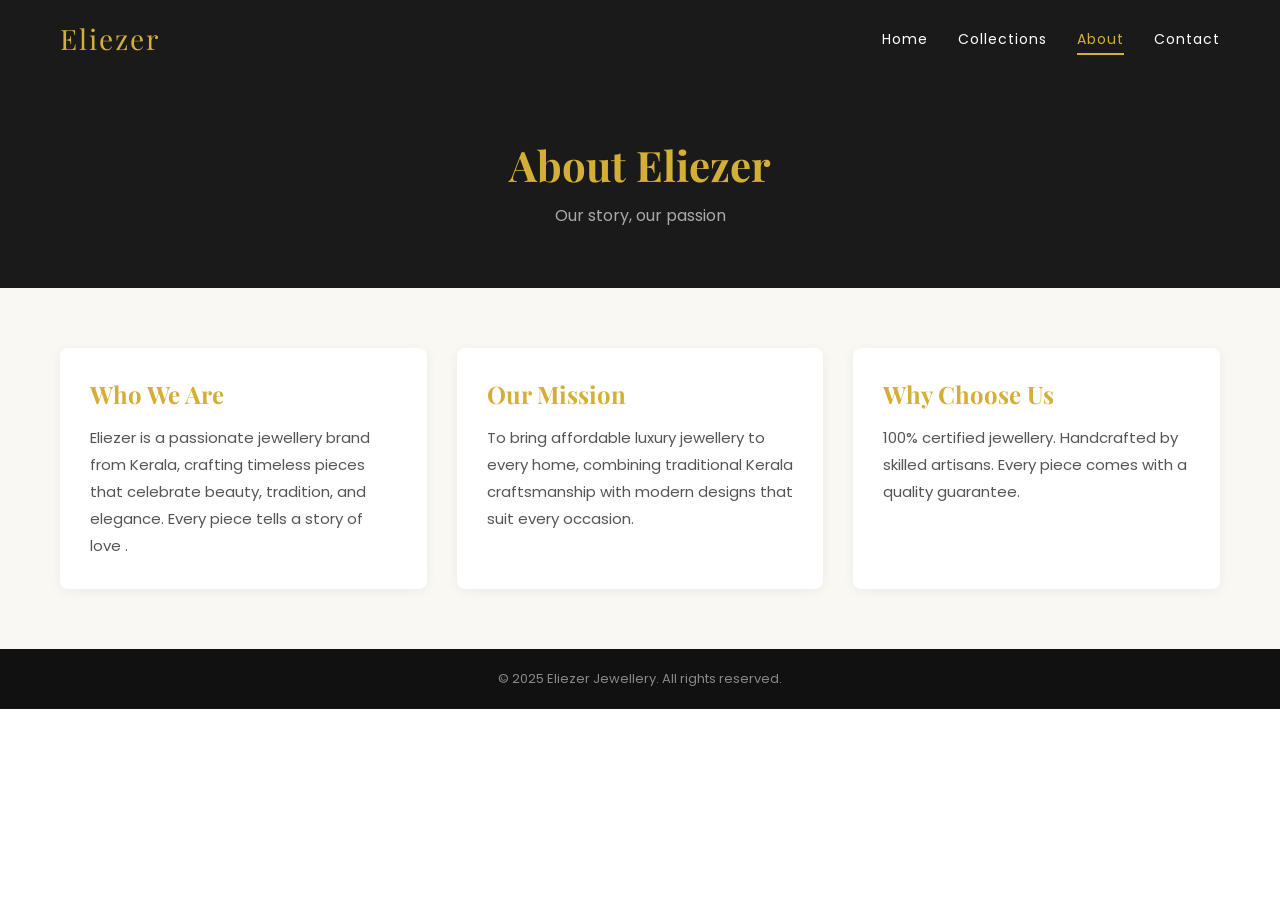
==== about.html @ 2020980e "added all pages - home, collections, about, contact" ====
<!DOCTYPE html>
<html lang="en">
<head>
  <meta charset="UTF-8"/>
  <meta name="viewport" content="width=device-width, initial-scale=1.0"/>
  <title>Eliezer - About Us</title>
  <link rel="stylesheet" href="style.css"/>
  <link href="https://fonts.googleapis.com/css2?family=Playfair+Display:wght@400;700&family=Poppins:wght@300;400;500&display=swap" rel="stylesheet"/>
</head>
<body>

  <nav class="navbar">
    <div class="logo">Eliezer</div>
    <ul class="nav-links">
      <li><a href="index.html">Home</a></li>
      <li><a href="collections.html">Collections</a></li>
      <li><a href="about.html" class="active">About</a></li>
      <li><a href="contact.html">Contact</a></li>
    </ul>
  </nav>

  <section class="page-header">
    <h1>About Eliezer</h1>
    <p>Our story, our passion</p>
  </section>

  <section class="about-content">
    <div class="about-box">
      <h2>Who We Are</h2>
      <p>Eliezer is a passionate jewellery brand from Kerala, crafting timeless pieces that celebrate beauty, tradition, and elegance. Every piece tells a story of love .</p>
    </div>
    <div class="about-box">
      <h2>Our Mission</h2>
      <p>To bring affordable luxury jewellery to every home, combining traditional Kerala craftsmanship with modern designs that suit every occasion.</p>
    </div>
    <div class="about-box">
      <h2>Why Choose Us</h2>
      <p>100% certified jewellery. Handcrafted by skilled artisans. Every piece comes with a quality guarantee.</p>
    </div>
  </section>

  <footer>
    <p>© 2025 Eliezer Jewellery. All rights reserved.</p>
  </footer>

</body>
</html>
---- style.css ----
* {
  margin: 0;
  padding: 0;
  box-sizing: border-box;
}

body {
  font-family: 'Poppins', sans-serif;
  color: #333;
}

/* Navbar */
.navbar {
  display: flex;
  justify-content: space-between;
  align-items: center;
  padding: 20px 60px;
  background-color: #1a1a1a;
  position: sticky;
  top: 0;
  z-index: 100;
}

.logo {
  font-family: 'Playfair Display', serif;
  font-size: 28px;
  color: #d4af37;
  letter-spacing: 2px;
}

.nav-links {
  list-style: none;
  display: flex;
  gap: 30px;
}

.nav-links a {
  color: #fff;
  text-decoration: none;
  font-size: 14px;
  letter-spacing: 1px;
  transition: color 0.3s;
}

.nav-links a:hover,
.nav-links a.active {
  color: #d4af37;
  border-bottom: 2px solid #d4af37;
  padding-bottom: 4px;
}

/* Hero */
.hero {
  height: 100vh;
  background: linear-gradient(rgba(0,0,0,0.55), rgba(0,0,0,0.55)),
              url('hero.jpg') center/cover no-repeat;
  background-color: #2a1a0a;
  display: flex;
  align-items: center;
  justify-content: center;
  text-align: center;
  color: white;
}

.hero h1 {
  font-family: 'Playfair Display', serif;
  font-size: 56px;
  margin-bottom: 16px;
}

.hero p {
  font-size: 18px;
  margin-bottom: 30px;
  font-weight: 300;
}

.btn {
  background-color: #d4af37;
  color: #1a1a1a;
  padding: 14px 36px;
  text-decoration: none;
  font-weight: 500;
  letter-spacing: 1px;
  border-radius: 2px;
  transition: background 0.3s;
}

.btn:hover {
  background-color: #b8972e;
}

/* Features */
.features {
  display: grid;
  grid-template-columns: repeat(3, 1fr);
  gap: 0;
  background: #1a1a1a;
}

.feature-card {
  padding: 40px;
  text-align: center;
  color: white;
  border-right: 1px solid #333;
}

.feature-card h3 {
  font-family: 'Playfair Display', serif;
  color: #d4af37;
  font-size: 20px;
  margin-bottom: 10px;
}

.feature-card p {
  font-size: 14px;
  color: #aaa;
}

/* Page Header */
.page-header {
  background: #1a1a1a;
  color: white;
  text-align: center;
  padding: 60px 20px;
}

.page-header h1 {
  font-family: 'Playfair Display', serif;
  font-size: 42px;
  color: #d4af37;
  margin-bottom: 10px;
}

.page-header p {
  color: #aaa;
  font-size: 16px;
}

/* Filter Buttons */
.filter-buttons {
  display: flex;
  justify-content: center;
  gap: 16px;
  margin-bottom: 40px;
}

.filter-btn {
  padding: 10px 24px;
  border: 2px solid #d4af37;
  background: transparent;
  color: #d4af37;
  cursor: pointer;
  border-radius: 2px;
  font-family: 'Poppins', sans-serif;
  transition: all 0.3s;
}

.filter-btn:hover,
.filter-btn.active {
  background: #d4af37;
  color: #1a1a1a;
}

/* Products */
.products {
  padding: 60px;
  background: #faf8f3;
}

.product-grid {
  display: grid;
  grid-template-columns: repeat(3, 1fr);
  gap: 30px;
}

.card {
  background: white;
  padding: 20px;
  border-radius: 8px;
  box-shadow: 0 2px 12px rgba(0,0,0,0.08);
  transition: transform 0.3s;
  text-align: center;
}

.card:hover {
  transform: translateY(-6px);
}

.card-img {
  width: 100%;
  height: 200px;
  background-color: #e8e0d0;
  border-radius: 4px;
  margin-bottom: 16px;
}

.card h3 {
  font-family: 'Playfair Display', serif;
  font-size: 18px;
  margin-bottom: 8px;
}

.price {
  color: #d4af37;
  font-weight: 500;
  margin-bottom: 12px;
}

.card button {
  background: #1a1a1a;
  color: white;
  border: none;
  padding: 10px 24px;
  cursor: pointer;
  border-radius: 2px;
  transition: background 0.3s;
  font-family: 'Poppins', sans-serif;
}

.card button:hover {
  background: #d4af37;
  color: #1a1a1a;
}

/* About */
.about-content {
  display: grid;
  grid-template-columns: repeat(3, 1fr);
  gap: 30px;
  padding: 60px;
  background: #faf8f3;
}

.about-box {
  background: white;
  padding: 30px;
  border-radius: 8px;
  box-shadow: 0 2px 12px rgba(0,0,0,0.06);
}

.about-box h2 {
  font-family: 'Playfair Display', serif;
  color: #d4af37;
  margin-bottom: 14px;
}

.about-box p {
  color: #555;
  line-height: 1.8;
  font-size: 15px;
}

/* Contact */
.contact-content {
  display: grid;
  grid-template-columns: 1fr 2fr;
  gap: 40px;
  padding: 60px;
  background: #faf8f3;
}

.contact-info h3 {
  font-family: 'Playfair Display', serif;
  font-size: 22px;
  color: #1a1a1a;
  margin-bottom: 20px;
}

.contact-info p {
  margin-bottom: 12px;
  color: #555;
  font-size: 15px;
}

.contact-form {
  display: flex;
  flex-direction: column;
  gap: 16px;
}

.contact-form input,
.contact-form textarea {
  padding: 14px;
  border: 1px solid #ddd;
  border-radius: 4px;
  font-family: 'Poppins', sans-serif;
  font-size: 14px;
  outline: none;
  transition: border 0.3s;
}

.contact-form input:focus,
.contact-form textarea:focus {
  border-color: #d4af37;
}

.contact-form textarea {
  height: 120px;
  resize: none;
}

.contact-form button {
  background: #1a1a1a;
  color: white;
  padding: 14px;
  border: none;
  font-weight: 500;
  cursor: pointer;
  border-radius: 4px;
  font-family: 'Poppins', sans-serif;
  transition: background 0.3s;
}

.contact-form button:hover {
  background: #d4af37;
  color: #1a1a1a;
}

/* Cart Popup */
.cart-popup {
  position: fixed;
  bottom: 30px;
  right: 30px;
  background: #1a1a1a;
  color: #d4af37;
  padding: 14px 24px;
  border-radius: 6px;
  font-size: 14px;
  opacity: 0;
  transition: opacity 0.4s;
  pointer-events: none;
}

.cart-popup.show {
  opacity: 1;
}

/* Footer */
footer {
  background: #111;
  color: #888;
  text-align: center;
  padding: 20px;
  font-size: 13px;
}
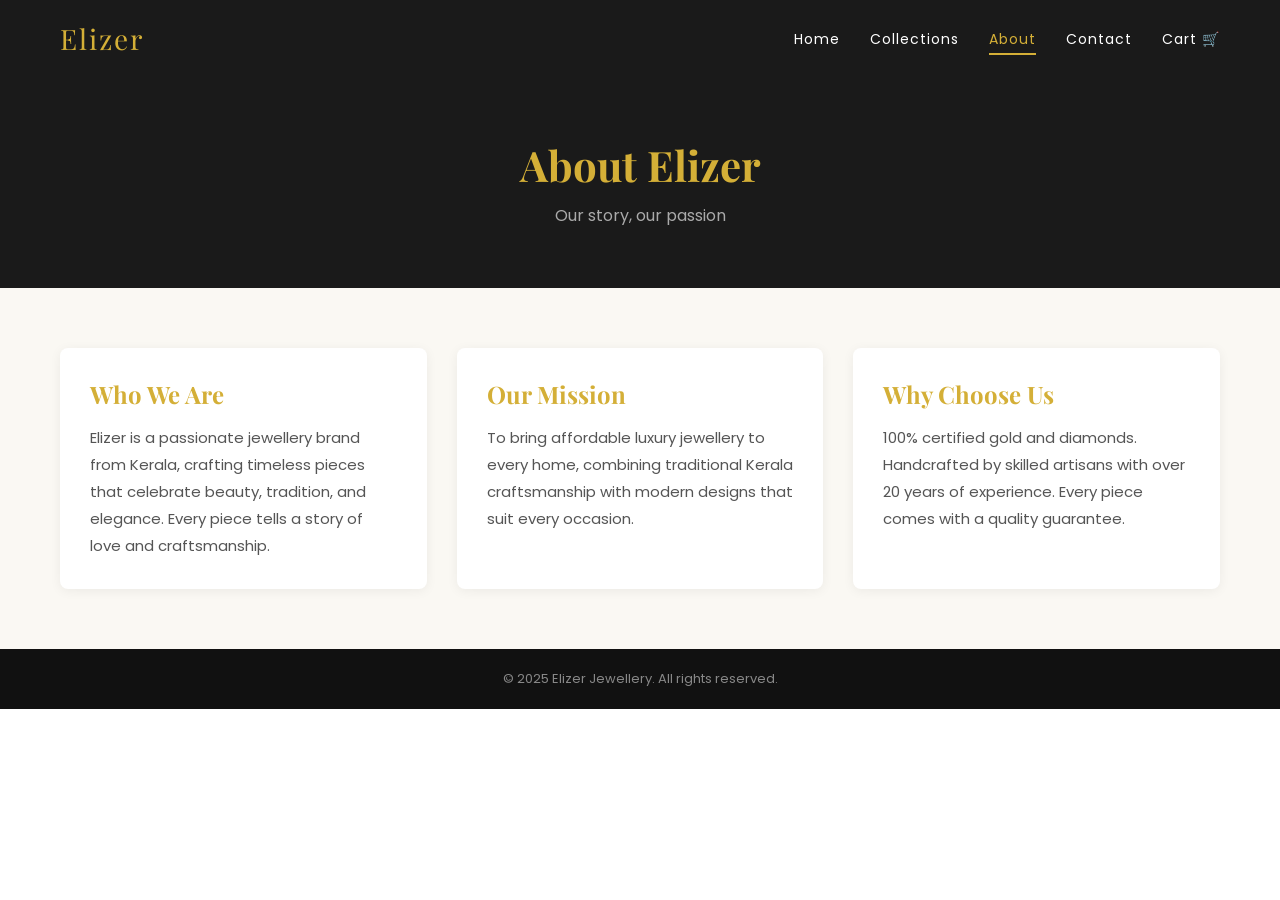
==== commit 12f028ef: "added cart page and updated all pages" ====
--- a/about.html
+++ b/about.html
@@ -3,31 +3,32 @@
 <head>
   <meta charset="UTF-8"/>
   <meta name="viewport" content="width=device-width, initial-scale=1.0"/>
-  <title>Eliezer - About Us</title>
+  <title>Elizer - About Us</title>
   <link rel="stylesheet" href="style.css"/>
   <link href="https://fonts.googleapis.com/css2?family=Playfair+Display:wght@400;700&family=Poppins:wght@300;400;500&display=swap" rel="stylesheet"/>
 </head>
 <body>
 
   <nav class="navbar">
-    <div class="logo">Eliezer</div>
+    <div class="logo">Elizer</div>
     <ul class="nav-links">
       <li><a href="index.html">Home</a></li>
       <li><a href="collections.html">Collections</a></li>
       <li><a href="about.html" class="active">About</a></li>
       <li><a href="contact.html">Contact</a></li>
+      <li><a href="cart.html">Cart 🛒</a></li>
     </ul>
   </nav>
 
   <section class="page-header">
-    <h1>About Eliezer</h1>
+    <h1>About Elizer</h1>
     <p>Our story, our passion</p>
   </section>
 
   <section class="about-content">
     <div class="about-box">
       <h2>Who We Are</h2>
-      <p>Eliezer is a passionate jewellery brand from Kerala, crafting timeless pieces that celebrate beauty, tradition, and elegance. Every piece tells a story of love .</p>
+      <p>Elizer is a passionate jewellery brand from Kerala, crafting timeless pieces that celebrate beauty, tradition, and elegance. Every piece tells a story of love and craftsmanship.</p>
     </div>
     <div class="about-box">
       <h2>Our Mission</h2>
@@ -35,12 +36,12 @@
     </div>
     <div class="about-box">
       <h2>Why Choose Us</h2>
-      <p>100% certified jewellery. Handcrafted by skilled artisans. Every piece comes with a quality guarantee.</p>
+      <p>100% certified gold and diamonds. Handcrafted by skilled artisans with over 20 years of experience. Every piece comes with a quality guarantee.</p>
     </div>
   </section>
 
   <footer>
-    <p>© 2025 Eliezer Jewellery. All rights reserved.</p>
+    <p>© 2025 Elizer Jewellery. All rights reserved.</p>
   </footer>
 
 </body>
--- a/style.css
+++ b/style.css
@@ -60,6 +60,7 @@
   justify-content: center;
   text-align: center;
   color: white;
+  padding: 20px;
 }
 
 .hero h1 {
@@ -142,6 +143,7 @@
   justify-content: center;
   gap: 16px;
   margin-bottom: 40px;
+  flex-wrap: wrap;
 }
 
 .filter-btn {
@@ -335,6 +337,185 @@
   opacity: 1;
 }
 
+/* Cart Page */
+.cart-section {
+  display: grid;
+  grid-template-columns: 2fr 1fr;
+  gap: 30px;
+  padding: 60px;
+  background: #faf8f3;
+}
+
+.cart-items {
+  display: flex;
+  flex-direction: column;
+  gap: 20px;
+}
+
+.cart-item {
+  display: flex;
+  gap: 20px;
+  background: white;
+  padding: 20px;
+  border-radius: 8px;
+  box-shadow: 0 2px 12px rgba(0,0,0,0.06);
+  align-items: center;
+}
+
+.cart-item-img {
+  width: 100px;
+  height: 100px;
+  background: #e8e0d0;
+  border-radius: 4px;
+  flex-shrink: 0;
+}
+
+.cart-item-details {
+  flex: 1;
+}
+
+.cart-item-details h3 {
+  font-family: 'Playfair Display', serif;
+  margin-bottom: 8px;
+}
+
+.quantity-controls {
+  display: flex;
+  align-items: center;
+  gap: 12px;
+  margin-top: 10px;
+}
+
+.quantity-controls button {
+  background: #1a1a1a;
+  color: white;
+  border: none;
+  width: 28px;
+  height: 28px;
+  border-radius: 50%;
+  cursor: pointer;
+  font-size: 16px;
+}
+
+.cart-item-total {
+  text-align: right;
+}
+
+.cart-item-total p {
+  font-weight: 500;
+  color: #d4af37;
+  margin-bottom: 10px;
+  font-size: 16px;
+}
+
+.remove-btn {
+  background: none;
+  border: 1px solid #ff4444;
+  color: #ff4444;
+  padding: 6px 12px;
+  cursor: pointer;
+  border-radius: 4px;
+  font-family: 'Poppins', sans-serif;
+  transition: all 0.3s;
+}
+
+.remove-btn:hover {
+  background: #ff4444;
+  color: white;
+}
+
+.cart-summary {
+  background: white;
+  padding: 30px;
+  border-radius: 8px;
+  box-shadow: 0 2px 12px rgba(0,0,0,0.06);
+  height: fit-content;
+  position: sticky;
+  top: 100px;
+}
+
+.cart-summary h3 {
+  font-family: 'Playfair Display', serif;
+  font-size: 22px;
+  margin-bottom: 20px;
+  color: #1a1a1a;
+}
+
+.summary-row {
+  display: flex;
+  justify-content: space-between;
+  margin-bottom: 14px;
+  font-size: 15px;
+  color: #555;
+}
+
+.summary-row.total {
+  font-weight: 600;
+  font-size: 18px;
+  color: #1a1a1a;
+  border-top: 1px solid #eee;
+  padding-top: 14px;
+  margin-top: 14px;
+}
+
+.checkout-btn {
+  width: 100%;
+  background: #d4af37;
+  color: #1a1a1a;
+  border: none;
+  padding: 14px;
+  font-weight: 500;
+  cursor: pointer;
+  border-radius: 4px;
+  font-family: 'Poppins', sans-serif;
+  font-size: 15px;
+  margin-bottom: 10px;
+  transition: background 0.3s;
+}
+
+.checkout-btn:hover {
+  background: #b8972e;
+}
+
+.clear-btn {
+  width: 100%;
+  background: none;
+  border: 1px solid #ddd;
+  color: #555;
+  padding: 12px;
+  cursor: pointer;
+  border-radius: 4px;
+  font-family: 'Poppins', sans-serif;
+  transition: all 0.3s;
+}
+
+.clear-btn:hover {
+  border-color: #ff4444;
+  color: #ff4444;
+}
+
+.empty-cart {
+  text-align: center;
+  font-size: 16px;
+  color: #555;
+  padding: 60px;
+}
+
+.empty-cart a {
+  color: #d4af37;
+  text-decoration: none;
+  font-weight: 500;
+}
+
+.cart-count {
+  background: #d4af37;
+  color: #1a1a1a;
+  border-radius: 50%;
+  padding: 2px 7px;
+  font-size: 12px;
+  font-weight: 600;
+}
+
 /* Footer */
 footer {
   background: #111;
@@ -342,4 +523,143 @@
   text-align: center;
   padding: 20px;
   font-size: 13px;
+}
+
+/* ===== MOBILE RESPONSIVE ===== */
+@media (max-width: 768px) {
+  .navbar {
+    padding: 16px 20px;
+    flex-direction: column;
+    gap: 16px;
+  }
+
+  .nav-links {
+    gap: 16px;
+    flex-wrap: wrap;
+    justify-content: center;
+  }
+
+  .hero h1 {
+    font-size: 36px;
+  }
+
+  .hero p {
+    font-size: 15px;
+  }
+
+  .features {
+    grid-template-columns: 1fr;
+  }
+
+  .feature-card {
+    border-right: none;
+    border-bottom: 1px solid #333;
+  }
+
+  .products {
+    padding: 40px 20px;
+  }
+
+  .product-grid {
+    grid-template-columns: repeat(2, 1fr);
+    gap: 16px;
+  }
+
+  .about-content {
+    grid-template-columns: 1fr;
+    padding: 40px 20px;
+  }
+
+  .contact-content {
+    grid-template-columns: 1fr;
+    padding: 40px 20px;
+  }
+
+  .filter-buttons {
+    flex-wrap: wrap;
+    gap: 10px;
+  }
+
+  .page-header h1 {
+    font-size: 30px;
+  }
+
+  .cart-section {
+    grid-template-columns: 1fr;
+    padding: 30px 20px;
+  }
+
+  .cart-item {
+    flex-direction: column;
+    text-align: center;
+  }
+
+  .cart-item-total {
+    text-align: center;
+  }
+}
+
+@media (max-width: 480px) {
+  .navbar {
+    padding: 14px 16px;
+  }
+
+  .logo {
+    font-size: 22px;
+  }
+
+  .nav-links {
+    gap: 12px;
+  }
+
+  .nav-links a {
+    font-size: 13px;
+  }
+
+  .hero h1 {
+    font-size: 28px;
+  }
+
+  .hero p {
+    font-size: 14px;
+  }
+
+  .btn {
+    padding: 12px 28px;
+    font-size: 14px;
+  }
+
+  .product-grid {
+    grid-template-columns: 1fr;
+  }
+
+  .card {
+    padding: 16px;
+  }
+
+  .card-img {
+    height: 160px;
+  }
+
+  .about-box {
+    padding: 20px;
+  }
+
+  .contact-content {
+    padding: 30px 16px;
+  }
+
+  .contact-form input,
+  .contact-form textarea {
+    padding: 12px;
+    font-size: 14px;
+  }
+
+  .page-header {
+    padding: 40px 16px;
+  }
+
+  .page-header h1 {
+    font-size: 26px;
+  }
 }
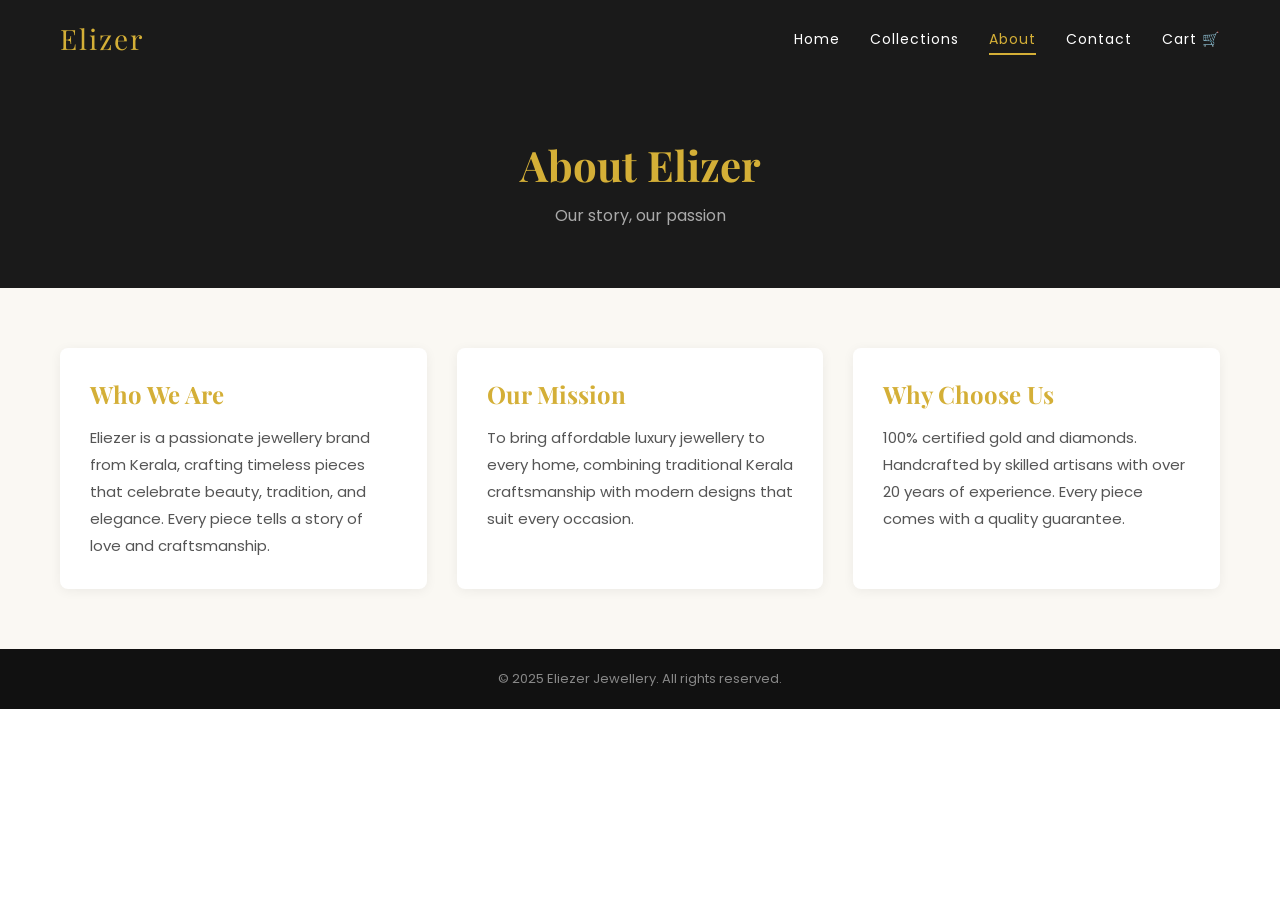
==== commit 9da71073: "updated all pages" ====
--- a/about.html
+++ b/about.html
@@ -28,7 +28,7 @@
   <section class="about-content">
     <div class="about-box">
       <h2>Who We Are</h2>
-      <p>Elizer is a passionate jewellery brand from Kerala, crafting timeless pieces that celebrate beauty, tradition, and elegance. Every piece tells a story of love and craftsmanship.</p>
+      <p>Eliezer is a passionate jewellery brand from Kerala, crafting timeless pieces that celebrate beauty, tradition, and elegance. Every piece tells a story of love and craftsmanship.</p>
     </div>
     <div class="about-box">
       <h2>Our Mission</h2>
@@ -41,7 +41,7 @@
   </section>
 
   <footer>
-    <p>© 2025 Elizer Jewellery. All rights reserved.</p>
+    <p>© 2025 Eliezer Jewellery. All rights reserved.</p>
   </footer>
 
 </body>
--- a/style.css
+++ b/style.css
@@ -662,4 +662,33 @@
   .page-header h1 {
     font-size: 26px;
   }
+}
+
+/* Customer Form in Cart */
+.customer-form {
+  margin: 20px 0;
+  display: flex;
+  flex-direction: column;
+  gap: 12px;
+}
+
+.customer-form h4 {
+  font-family: 'Playfair Display', serif;
+  font-size: 16px;
+  color: #1a1a1a;
+  margin-bottom: 4px;
+}
+
+.customer-form input {
+  padding: 12px;
+  border: 1px solid #ddd;
+  border-radius: 4px;
+  font-family: 'Poppins', sans-serif;
+  font-size: 14px;
+  outline: none;
+  transition: border 0.3s;
+}
+
+.customer-form input:focus {
+  border-color: #d4af37;
 }
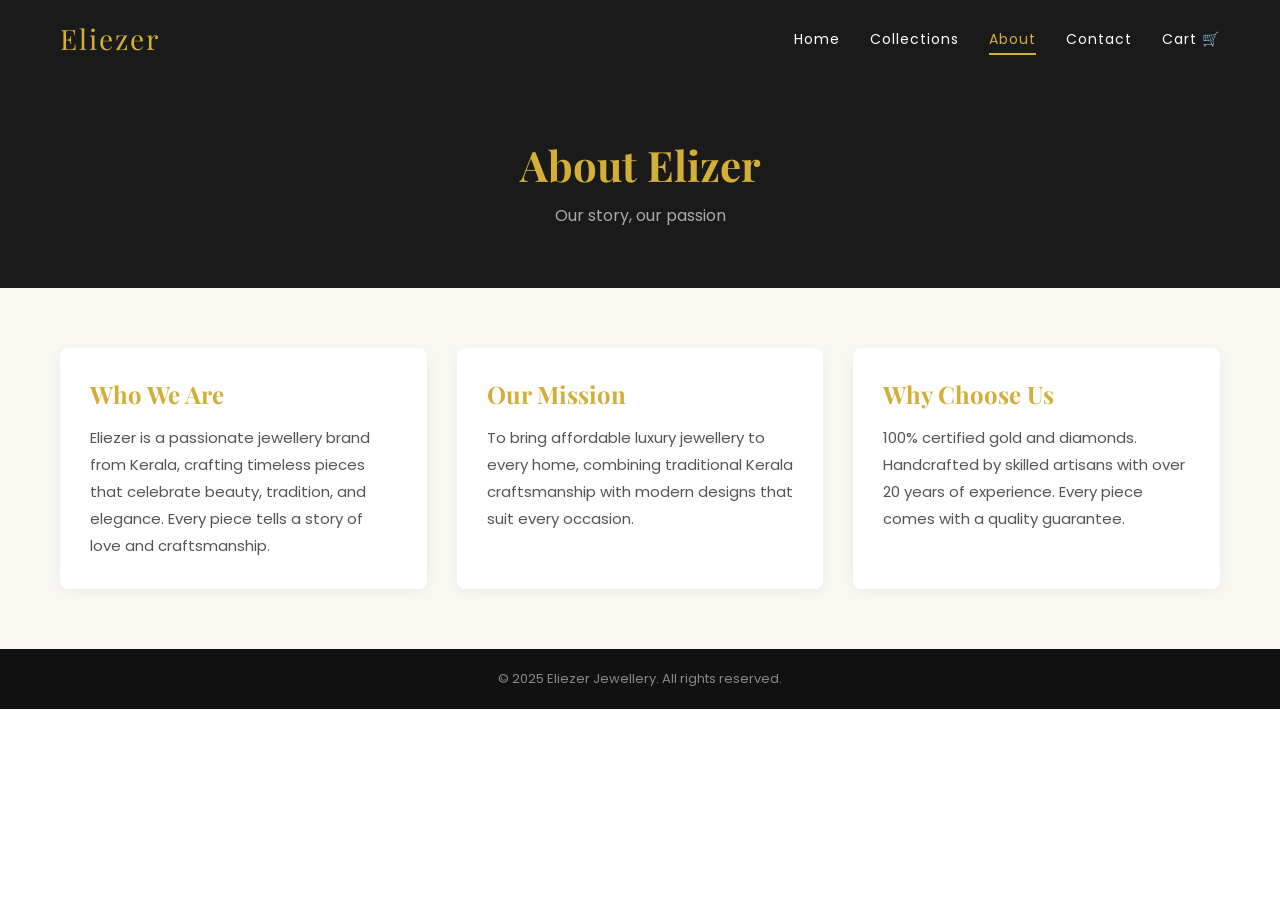
==== commit 689b3282: "renamed elizer to eliezer in all files" ====
--- a/about.html
+++ b/about.html
@@ -3,14 +3,14 @@
 <head>
   <meta charset="UTF-8"/>
   <meta name="viewport" content="width=device-width, initial-scale=1.0"/>
-  <title>Elizer - About Us</title>
+  <title>Eliezer - About Us</title>
   <link rel="stylesheet" href="style.css"/>
   <link href="https://fonts.googleapis.com/css2?family=Playfair+Display:wght@400;700&family=Poppins:wght@300;400;500&display=swap" rel="stylesheet"/>
 </head>
 <body>
 
   <nav class="navbar">
-    <div class="logo">Elizer</div>
+    <div class="logo">Eliezer</div>
     <ul class="nav-links">
       <li><a href="index.html">Home</a></li>
       <li><a href="collections.html">Collections</a></li>
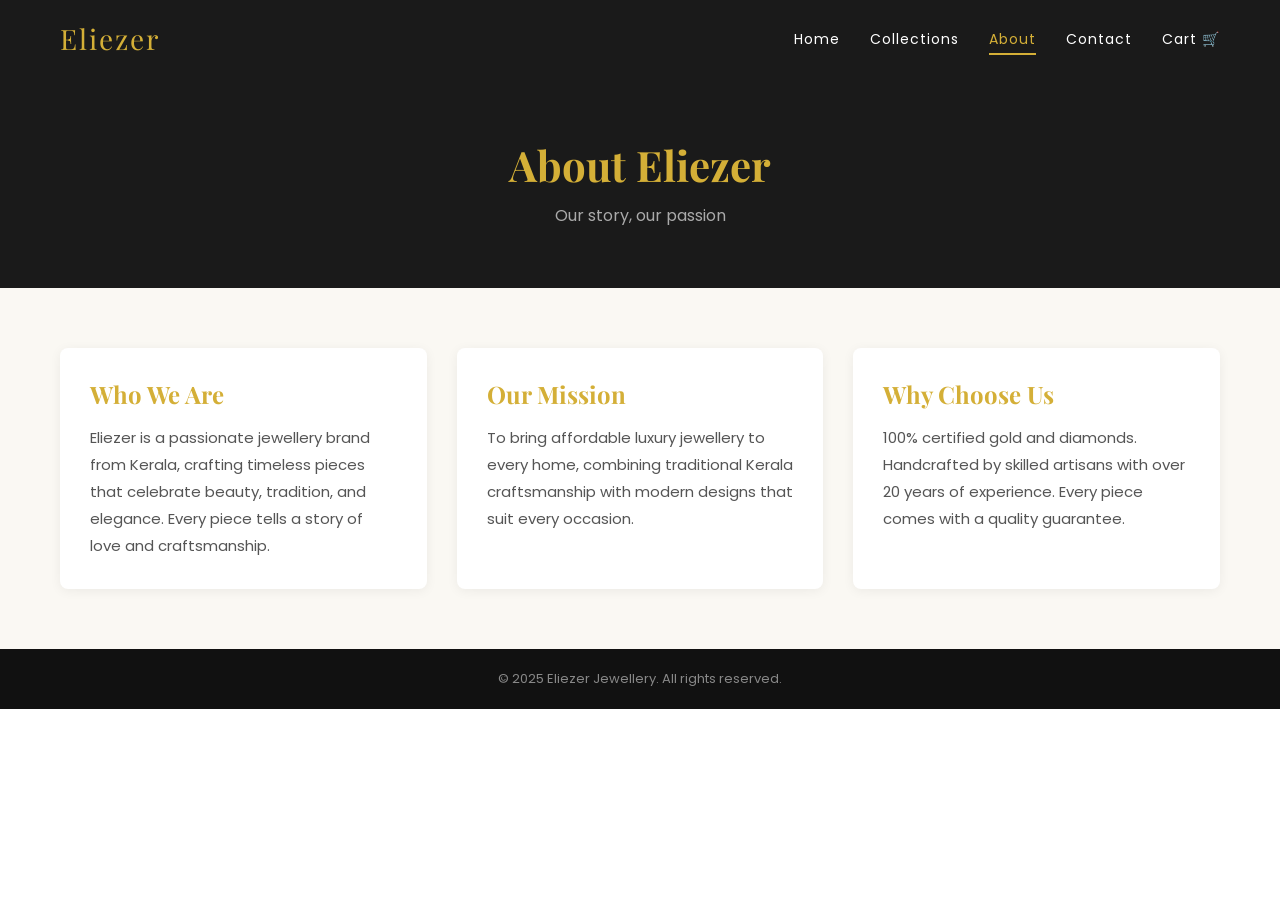
==== commit 976d48ec: "updated all pages to Eliezer" ====
--- a/about.html
+++ b/about.html
@@ -21,7 +21,7 @@
   </nav>
 
   <section class="page-header">
-    <h1>About Elizer</h1>
+    <h1>About Eliezer</h1>
     <p>Our story, our passion</p>
   </section>
 
